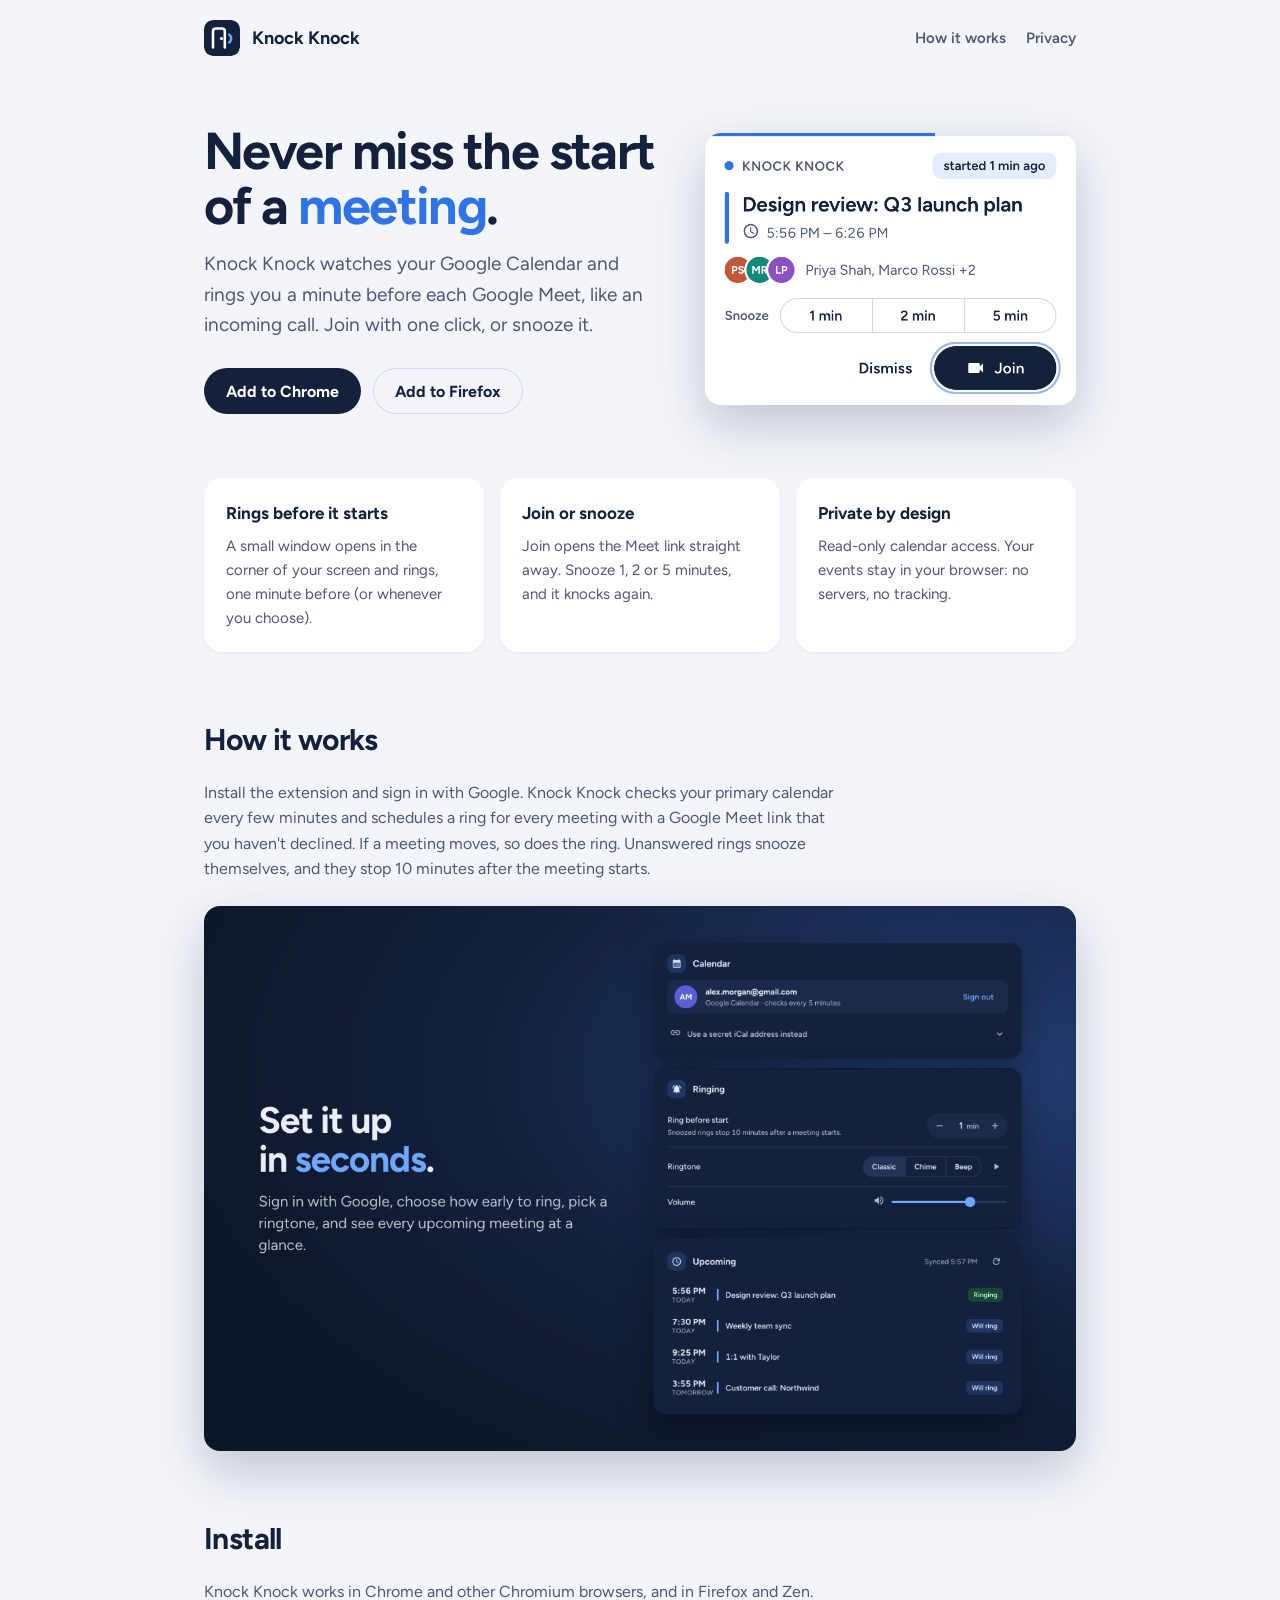
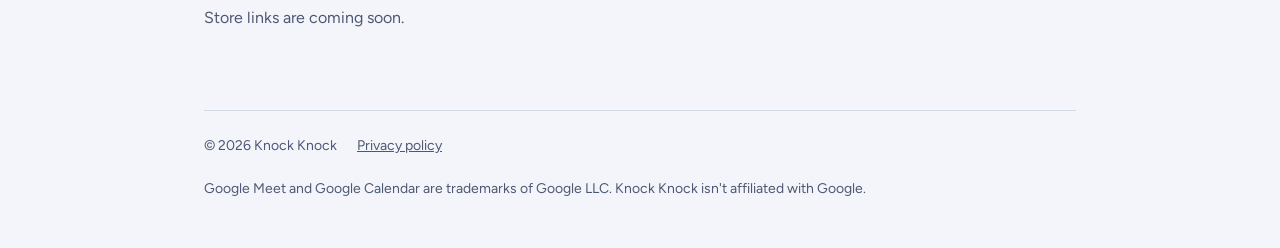
==== index.html @ 9a3124d7 "Add homepage, privacy policy, Pages workflow, store listing copy and store images" ====
<!doctype html>
<html lang="en">
  <head>
    <meta charset="utf-8" />
    <meta name="viewport" content="width=device-width, initial-scale=1" />
    <title>Knock Knock: never miss the start of a meeting</title>
    <meta name="description" content="Knock Knock is a browser extension that rings you a minute before your Google Meet meetings, with one-click Join and Snooze." />
    <link rel="icon" href="assets/icon.svg" type="image/svg+xml" />
    <link rel="stylesheet" href="assets/site.css" />
  </head>
  <body>
    <div class="wrap">
      <header class="nav">
        <img src="assets/icon.svg" alt="" />
        <a class="brand" href="./">Knock Knock</a>
        <nav><a href="#how">How it works</a><a href="privacy.html">Privacy</a></nav>
      </header>

      <section class="hero">
        <div>
          <h1>Never miss the start of a <span>meeting</span>.</h1>
          <p class="lead">Knock Knock watches your Google Calendar and rings you a minute before each Google Meet, like an incoming call. Join with one click, or snooze it.</p>
          <div class="cta">
            <!-- Replace these with the store listing URLs once they're published. -->
            <a class="btn" href="#install" id="chrome-link">Add to Chrome</a>
            <a class="btn ghost" href="#install" id="firefox-link">Add to Firefox</a>
          </div>
        </div>
        <div>
          <img class="shot light" src="assets/ring-light.png" width="340" height="249" alt="The Knock Knock ring window: meeting title, time, attendees, Snooze and Join buttons" />
          <img class="shot dark" src="assets/ring-dark.png" width="340" height="249" alt="The Knock Knock ring window in dark mode" />
        </div>
      </section>

      <section class="features">
        <div class="card"><h3>Rings before it starts</h3><p>A small window opens in the corner of your screen and rings, one minute before (or whenever you choose).</p></div>
        <div class="card"><h3>Join or snooze</h3><p>Join opens the Meet link straight away. Snooze 1, 2 or 5 minutes, and it knocks again.</p></div>
        <div class="card"><h3>Private by design</h3><p>Read-only calendar access. Your events stay in your browser: no servers, no tracking.</p></div>
      </section>

      <section class="band" id="how">
        <h2>How it works</h2>
        <p>Install the extension and sign in with Google. Knock Knock checks your primary calendar every few minutes and schedules a ring for every meeting with a Google Meet link that you haven't declined. If a meeting moves, so does the ring. Unanswered rings snooze themselves, and they stop 10 minutes after the meeting starts.</p>
        <img class="shot" src="assets/settings.png" width="1280" height="800" alt="Knock Knock settings: connected Google account, ringing options and upcoming meetings" loading="lazy" />
      </section>

      <section class="band" id="install">
        <h2>Install</h2>
        <p>Knock Knock works in Chrome and other Chromium browsers, and in Firefox and Zen. Store links are coming soon.</p>
      </section>

      <footer>
        <span>© 2026 Knock Knock</span>
        <a href="privacy.html">Privacy policy</a>
        <span>Google Meet and Google Calendar are trademarks of Google LLC. Knock Knock isn't affiliated with Google.</span>
      </footer>
    </div>
  </body>
</html>
---- assets/site.css ----
@font-face {
  font-family: 'Figtree';
  src: url('figtree.woff2') format('woff2');
  font-weight: 300 900;
  font-display: swap;
}
:root {
  color-scheme: light dark;
  --navy: #14213d;
  --sky: #6ea8ff;
  --bg: light-dark(#f3f5fa, #0d1628);
  --surface: light-dark(#ffffff, #14213d);
  --text: light-dark(#14213d, #e9eef8);
  --muted: light-dark(#4d5875, #aebbd4);
  --accent: light-dark(#2f74e6, #6ea8ff);
  --line: light-dark(#d3d9e5, #31436b);
  --btn-bg: light-dark(#14213d, #6ea8ff);
  --btn-fg: light-dark(#ffffff, #0b1426);
}
* { box-sizing: border-box; }
body {
  margin: 0;
  font: 16px/1.6 'Figtree', ui-sans-serif, system-ui, sans-serif;
  color: var(--text);
  background: var(--bg);
  -webkit-font-smoothing: antialiased;
}
a { color: var(--accent); }
.wrap { max-width: 920px; margin: 0 auto; padding: 0 24px; }
header.nav { display: flex; align-items: center; gap: 12px; padding: 20px 0; }
header.nav img { width: 36px; height: 36px; border-radius: 9px; }
header.nav .brand { font-weight: 700; font-size: 18px; text-decoration: none; color: var(--text); }
header.nav nav { margin-left: auto; display: flex; gap: 20px; font-weight: 600; font-size: 15px; }
header.nav nav a { color: var(--muted); text-decoration: none; }
header.nav nav a:hover { color: var(--text); }

.hero { display: grid; grid-template-columns: 1.1fr 0.9fr; gap: 48px; align-items: center; padding: 48px 0 64px; }
.hero h1 { font-size: 52px; line-height: 1.05; letter-spacing: -0.03em; margin: 0 0 16px; }
.hero h1 span { color: var(--accent); }
.hero p.lead { font-size: 19px; color: var(--muted); margin: 0 0 28px; }
.cta { display: flex; gap: 12px; flex-wrap: wrap; }
.btn {
  display: inline-flex; align-items: center; height: 46px; padding: 0 22px; border-radius: 999px;
  font-weight: 700; text-decoration: none; background: var(--btn-bg); color: var(--btn-fg);
}
.btn.ghost { background: transparent; color: var(--text); box-shadow: inset 0 0 0 1px var(--line); }
.shot { border-radius: 16px; box-shadow: 0 20px 50px rgb(20 33 61 / 0.22); width: 100%; height: auto; display: block; background: var(--surface); }
.shot.dark { display: none; }
@media (prefers-color-scheme: dark) { .shot.light { display: none; } .shot.dark { display: block; } }

.features { display: grid; grid-template-columns: repeat(3, 1fr); gap: 16px; padding-bottom: 64px; }
.card { background: var(--surface); border-radius: 18px; padding: 22px; box-shadow: 0 1px 3px rgb(20 33 61 / 0.08); }
.card h3 { margin: 0 0 6px; font-size: 17px; }
.card p { margin: 0; color: var(--muted); font-size: 15px; }

.band { padding: 0 0 64px; }
.band h2 { font-size: 30px; letter-spacing: -0.02em; margin: 0 0 12px; }
.band p { color: var(--muted); max-width: 640px; }
.band img { margin-top: 24px; }

footer { border-top: 1px solid var(--line); padding: 24px 0 48px; color: var(--muted); font-size: 14px; display: flex; gap: 20px; flex-wrap: wrap; }
footer a { color: var(--muted); }

/* Policy page */
.doc { max-width: 720px; padding: 24px 0 64px; }
.doc h1 { font-size: 38px; letter-spacing: -0.02em; margin: 8px 0 4px; }
.doc h2 { font-size: 21px; margin: 36px 0 8px; }
.doc .updated { color: var(--muted); margin: 0 0 24px; }
.doc li { margin: 4px 0; }
.doc .note { background: var(--surface); border-left: 4px solid var(--accent); padding: 14px 18px; border-radius: 10px; }

@media (max-width: 760px) {
  .hero { grid-template-columns: 1fr; padding-top: 24px; }
  .hero h1 { font-size: 40px; }
  .features { grid-template-columns: 1fr; }
}
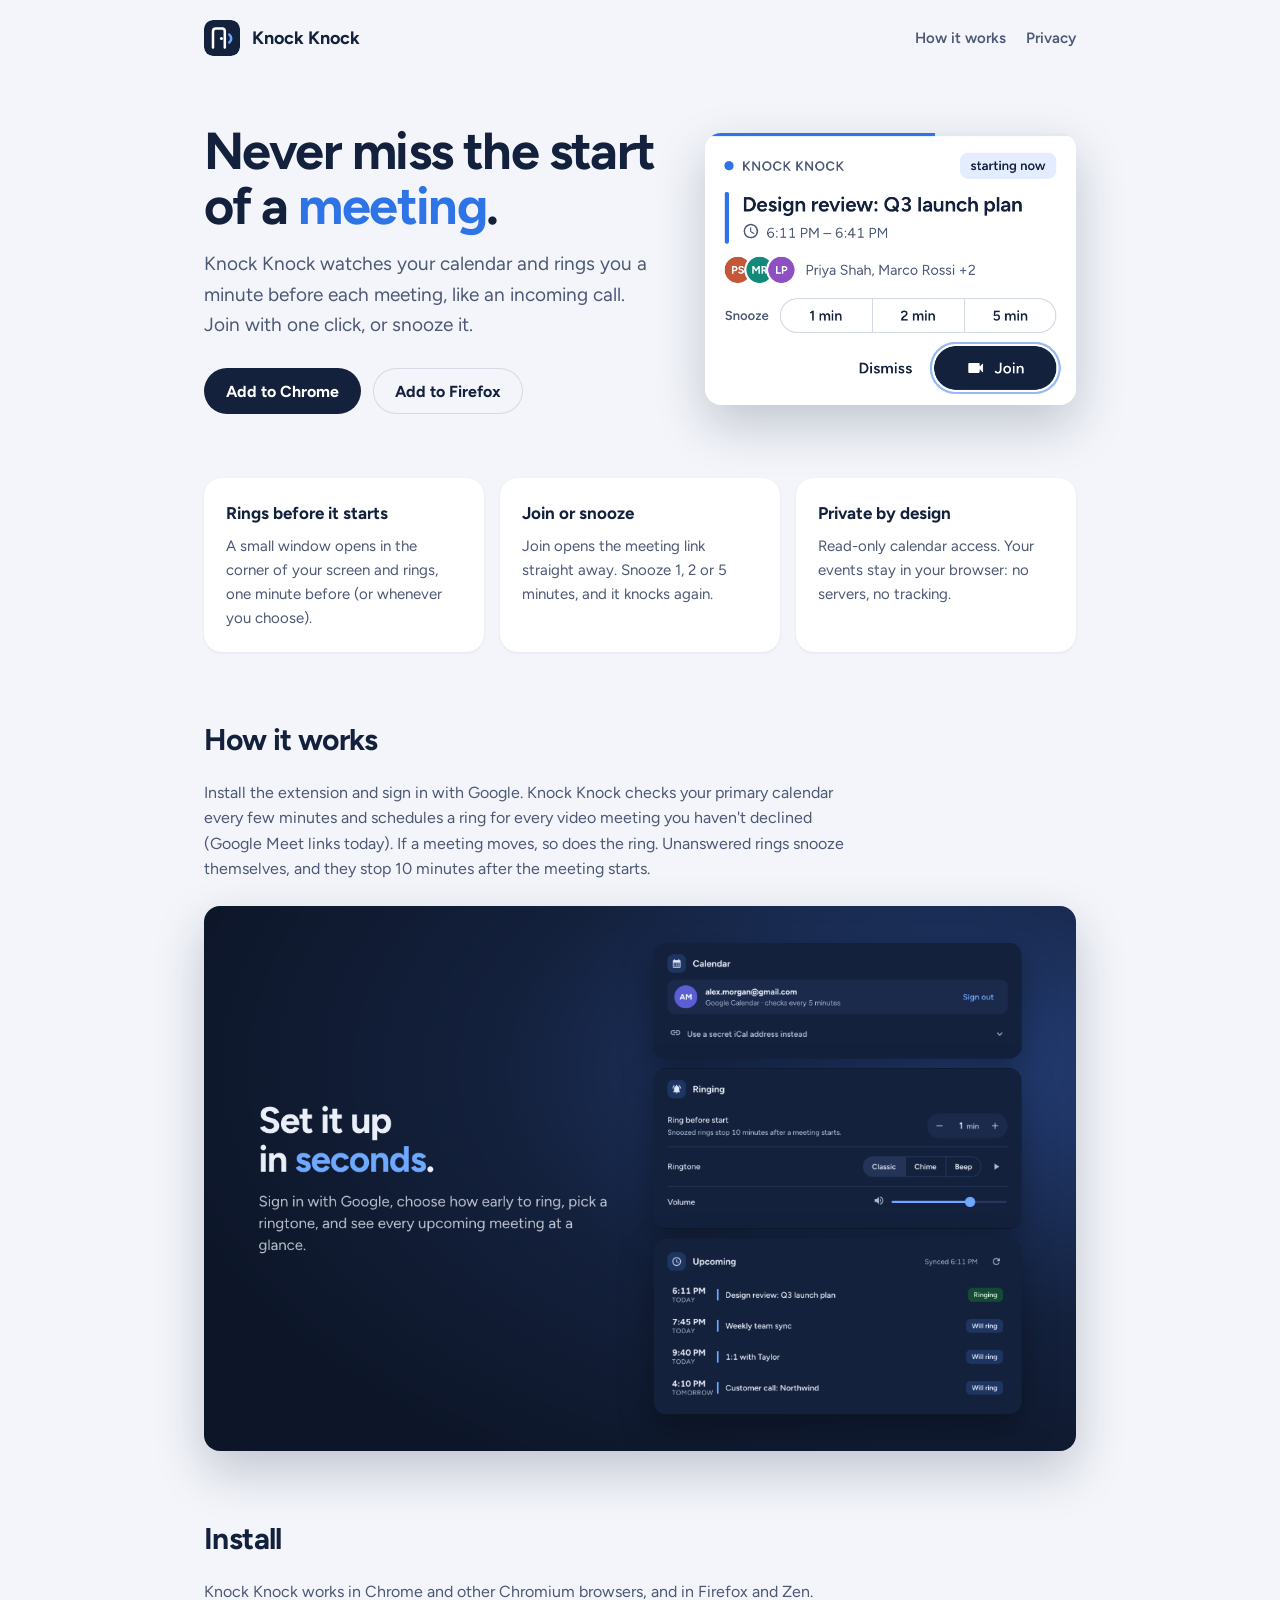
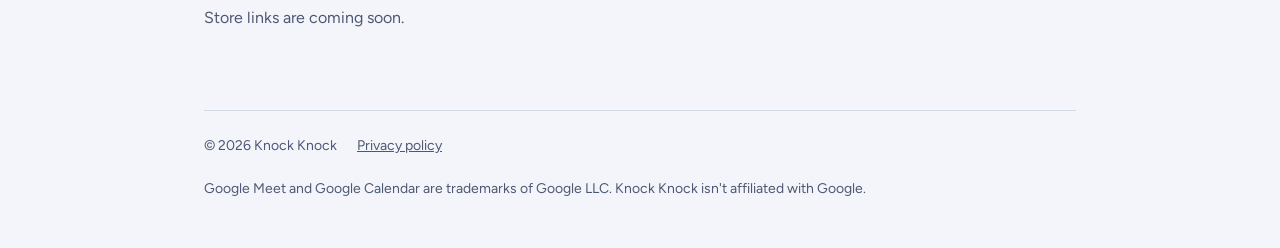
==== commit 6221155e: "Make extension and homepage copy service-neutral" ====
--- a/index.html
+++ b/index.html
@@ -4,7 +4,7 @@
     <meta charset="utf-8" />
     <meta name="viewport" content="width=device-width, initial-scale=1" />
     <title>Knock Knock: never miss the start of a meeting</title>
-    <meta name="description" content="Knock Knock is a browser extension that rings you a minute before your Google Meet meetings, with one-click Join and Snooze." />
+    <meta name="description" content="Knock Knock is a browser extension that rings you a minute before your meetings, with one-click Join and Snooze." />
     <link rel="icon" href="assets/icon.svg" type="image/svg+xml" />
     <link rel="stylesheet" href="assets/site.css" />
   </head>
@@ -19,7 +19,7 @@
       <section class="hero">
         <div>
           <h1>Never miss the start of a <span>meeting</span>.</h1>
-          <p class="lead">Knock Knock watches your Google Calendar and rings you a minute before each Google Meet, like an incoming call. Join with one click, or snooze it.</p>
+          <p class="lead">Knock Knock watches your calendar and rings you a minute before each meeting, like an incoming call. Join with one click, or snooze it.</p>
           <div class="cta">
             <!-- Replace these with the store listing URLs once they're published. -->
             <a class="btn" href="#install" id="chrome-link">Add to Chrome</a>
@@ -34,13 +34,13 @@
 
       <section class="features">
         <div class="card"><h3>Rings before it starts</h3><p>A small window opens in the corner of your screen and rings, one minute before (or whenever you choose).</p></div>
-        <div class="card"><h3>Join or snooze</h3><p>Join opens the Meet link straight away. Snooze 1, 2 or 5 minutes, and it knocks again.</p></div>
+        <div class="card"><h3>Join or snooze</h3><p>Join opens the meeting link straight away. Snooze 1, 2 or 5 minutes, and it knocks again.</p></div>
         <div class="card"><h3>Private by design</h3><p>Read-only calendar access. Your events stay in your browser: no servers, no tracking.</p></div>
       </section>
 
       <section class="band" id="how">
         <h2>How it works</h2>
-        <p>Install the extension and sign in with Google. Knock Knock checks your primary calendar every few minutes and schedules a ring for every meeting with a Google Meet link that you haven't declined. If a meeting moves, so does the ring. Unanswered rings snooze themselves, and they stop 10 minutes after the meeting starts.</p>
+        <p>Install the extension and sign in with Google. Knock Knock checks your primary calendar every few minutes and schedules a ring for every video meeting you haven't declined (Google Meet links today). If a meeting moves, so does the ring. Unanswered rings snooze themselves, and they stop 10 minutes after the meeting starts.</p>
         <img class="shot" src="assets/settings.png" width="1280" height="800" alt="Knock Knock settings: connected Google account, ringing options and upcoming meetings" loading="lazy" />
       </section>
 
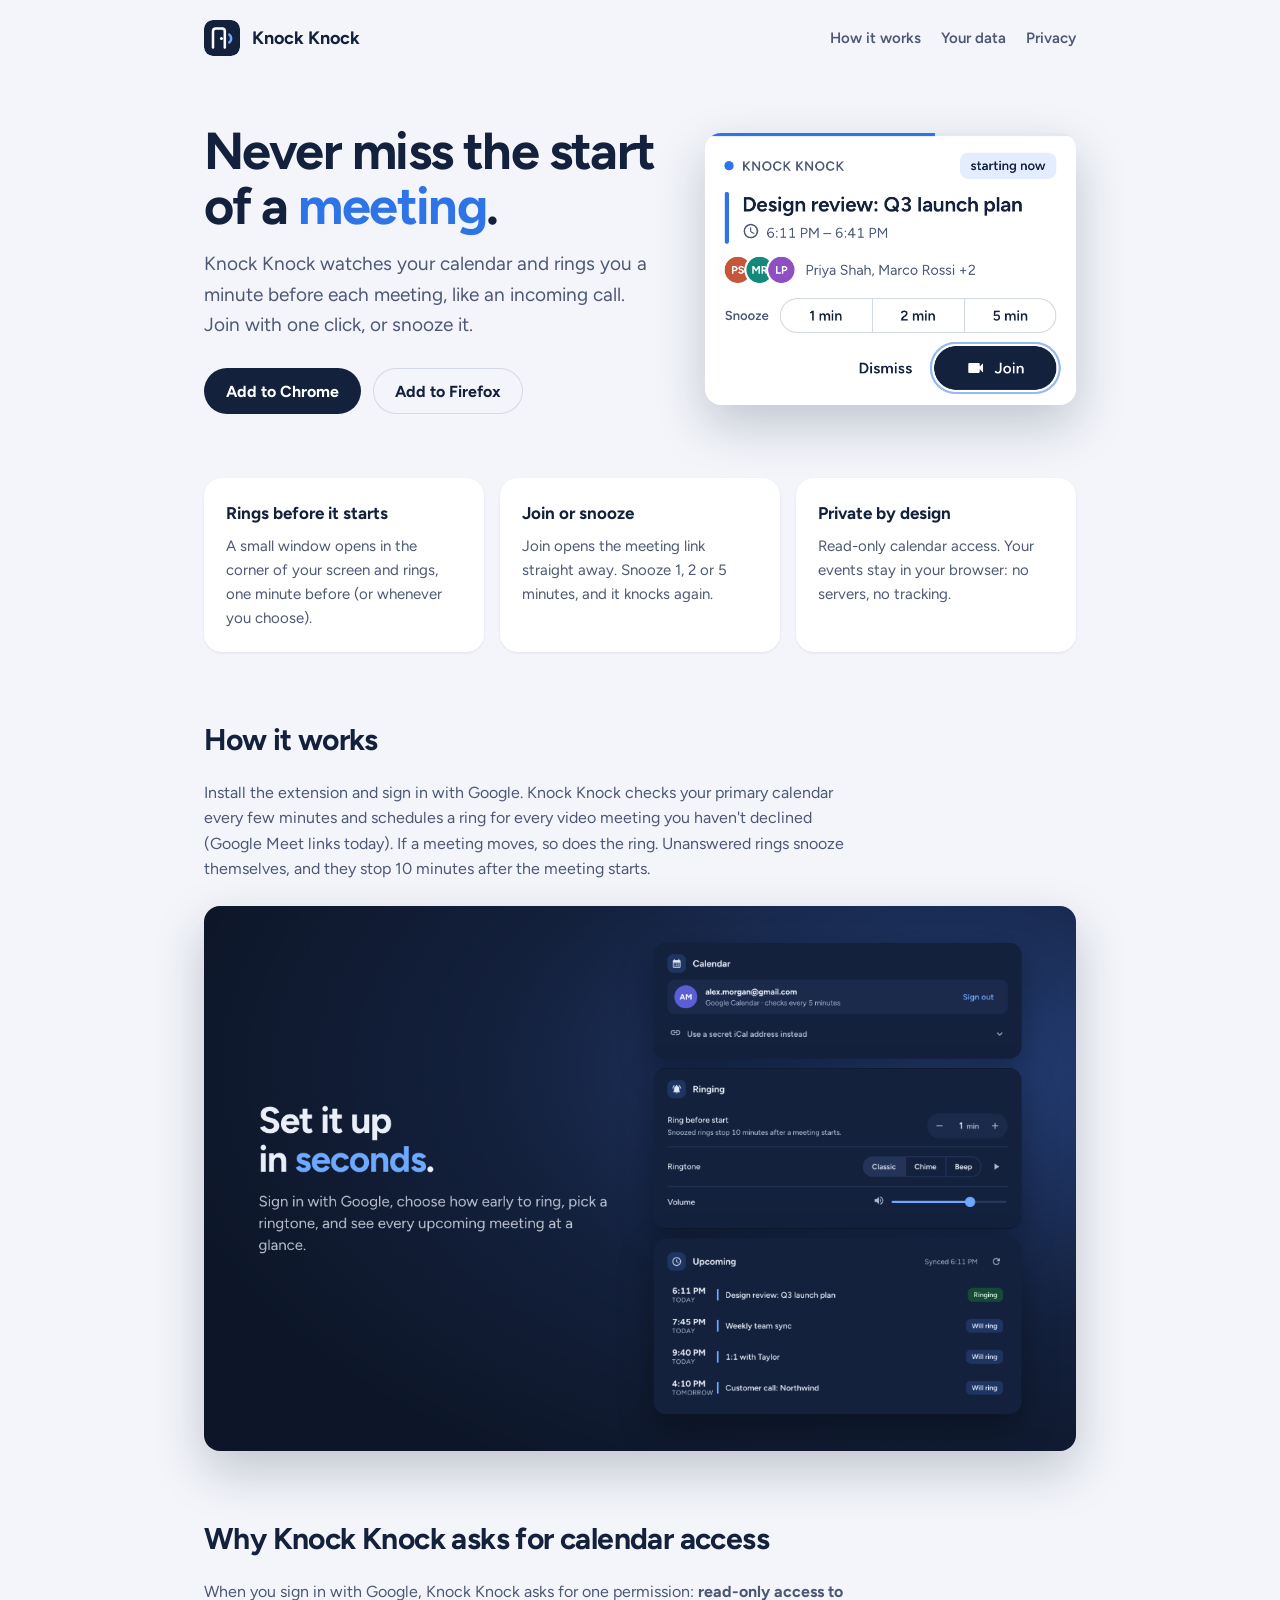
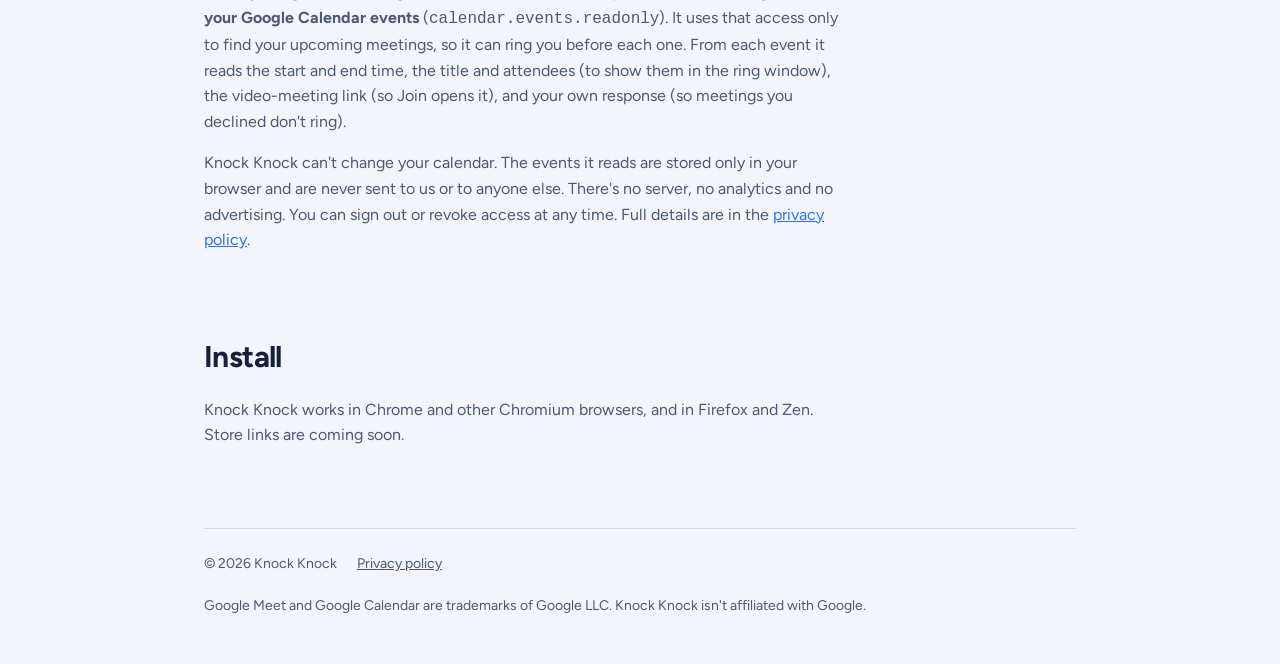
==== commit 320e15cc: "Homepage: explain why calendar access is requested (Google verification requirement)" ====
--- a/index.html
+++ b/index.html
@@ -3,6 +3,7 @@
   <head>
     <meta charset="utf-8" />
     <meta name="viewport" content="width=device-width, initial-scale=1" />
+    <meta name="google-site-verification" content="FHvILinvkCQYkFyDPMUfbVyZb6g0nia5BD_hkCElLcs" />
     <title>Knock Knock: never miss the start of a meeting</title>
     <meta name="description" content="Knock Knock is a browser extension that rings you a minute before your meetings, with one-click Join and Snooze." />
     <link rel="icon" href="assets/icon.svg" type="image/svg+xml" />
@@ -13,7 +14,7 @@
       <header class="nav">
         <img src="assets/icon.svg" alt="" />
         <a class="brand" href="./">Knock Knock</a>
-        <nav><a href="#how">How it works</a><a href="privacy.html">Privacy</a></nav>
+        <nav><a href="#how">How it works</a><a href="#data">Your data</a><a href="privacy.html">Privacy</a></nav>
       </header>
 
       <section class="hero">
@@ -44,6 +45,12 @@
         <img class="shot" src="assets/settings.png" width="1280" height="800" alt="Knock Knock settings: connected Google account, ringing options and upcoming meetings" loading="lazy" />
       </section>
 
+      <section class="band" id="data">
+        <h2>Why Knock Knock asks for calendar access</h2>
+        <p>When you sign in with Google, Knock Knock asks for one permission: <b>read-only access to your Google Calendar events</b> (<code>calendar.events.readonly</code>). It uses that access only to find your upcoming meetings, so it can ring you before each one. From each event it reads the start and end time, the title and attendees (to show them in the ring window), the video-meeting link (so Join opens it), and your own response (so meetings you declined don't ring).</p>
+        <p>Knock Knock can't change your calendar. The events it reads are stored only in your browser and are never sent to us or to anyone else. There's no server, no analytics and no advertising. You can sign out or revoke access at any time. Full details are in the <a href="privacy.html">privacy policy</a>.</p>
+      </section>
+
       <section class="band" id="install">
         <h2>Install</h2>
         <p>Knock Knock works in Chrome and other Chromium browsers, and in Firefox and Zen. Store links are coming soon.</p>
